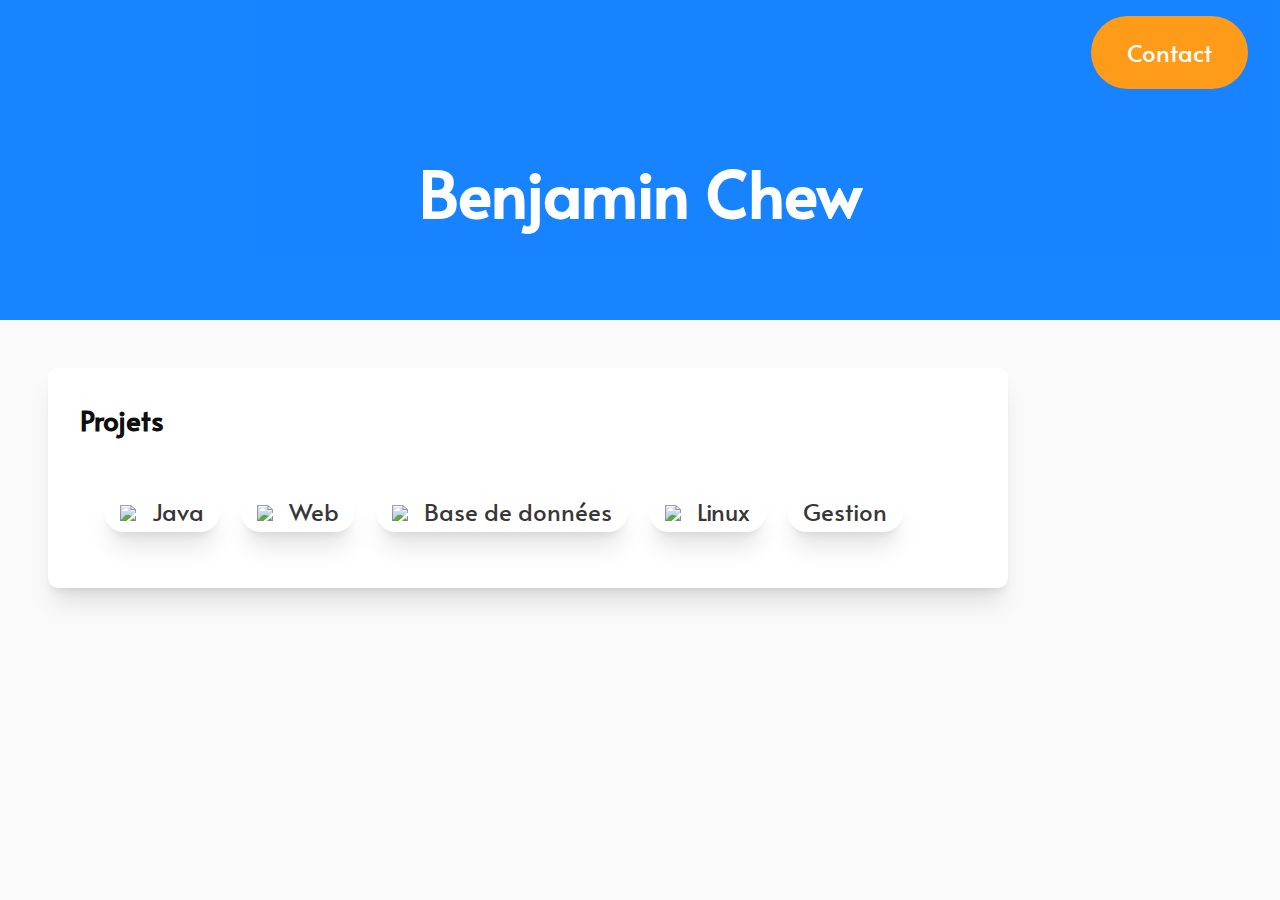
==== index.html @ 020505a2 "added homepage" ====
<!DOCTYPE html>
<html>

<head>
    <meta name="viewport" content="width=device-width, initial-scale=1">
    <link rel="preconnect" href="https://fonts.googleapis.com">
    <link rel="preconnect" href="https://fonts.gstatic.com" crossorigin>
    <link href="https://fonts.googleapis.com/css2?family=Alata&display=swap" rel="stylesheet">
    <link rel="stylesheet" href="style.css">
    <title>
        Portfolio
    </title>
</head>

<body>
    <header class="large-header">
        <div class="header__inner">
            <h1 class="header-title">
            </h1>
            <a class="button" href="mailto:benjaminchew4@gmail.com">Contact</a>
        </div>
        <h1 class="index-title">
            Benjamin Chew
        </h1>
    </header>
    <main class="main">
        <a href="projects.html">
            <div class="portfolio-content">
                <div class="portfolio-card">
                    <div class="card-title">
                        <h3>Projets</h3>
                    </div>
                    <div class="portfolio-selection">
                        <a class="portfolio-button" href="projects.html#java"><img src="assets/java.svg">Java</a>
                        <a class="portfolio-button" href="projects.html#web"><img src="assets/web.png">Web</a>
                        <a class="portfolio-button" href="projects.html#db"><img src="assets/db.svg">Base de données</a>
                        <a class="portfolio-button" href="projects.html#linux"><img src="assets/tux.png">Linux</a>
                        <a class="portfolio-button" href="projects.html#gestion">Gestion</a>
                    </div>
                </div>
            </div>
        </a>

    </main>
    <footer>
    </footer>
</body>

</html>
---- style.css ----
body {
    font-family: 'Alata', sans-serif;
    margin: 0;
    background-color: rgb(250, 250, 250);
    font-weight: 500;
}

a {
    text-decoration: none;
    color: currentColor;
}

header {
    font-size: 2em;
    color: white;
    width: 100%;
    background-color: rgb(0, 119, 255);
    position: sticky;
    top: 0;
    z-index: 2;
    opacity: 0.90;
}

.header__inner {
    display: flex;
    align-items: center;
    justify-items: center;
    /* padding: 2rem;*/
    padding: 1rem 2rem;

}

.header-title {
    flex-grow: 1;
    font-size: 2rem;
}

.section-logo {
    background-color: rgb(0 0 0 / 0.1);
    display: flex;
    border-radius: 50%;
    padding: 0.7em;
    margin: 2rem;
}

.section-logo>img {
    filter: invert(0.4);
    width: 2rem;
}

.section-title {
    font-size: 1.5rem;

}

.section {
    margin-top: 2rem;
    color: hsl(0, 0%, 40%);
    display: flex;
    align-items: center;

}

.button {
    text-decoration: none;
    font-size: 1.5rem;
    color: white;
    padding: 1.25rem 2.25rem;
    background-color: rgb(255, 145, 0);
    border-radius: 40px;
    transition: 0.3s;
}

.portfolio-selection {
    margin-top: 1rem;
    padding: 1rem;
}

.portfolio-button {
    color: rgb(0 0 0 / 0.8);
    display: inline-block;
    margin: 0.5rem;
    background-color: rgba(255, 255, 255);
    /*background-color: rgba(0, 119, 255, 0.6);*/
    border-radius: 20px;
    text-decoration: none;
    font-size: 24px;
    /*color: white;*/
    padding: 0.25rem 1rem;
    transition: 0.2s;
    box-shadow: 0 20px 25px -5px rgb(0 0 0 / 0.1), 0 8px 10px -6px rgb(0 0 0 / 0.1);
}


.portfolio-button:hover {
    /*background-color: rgba(0, 119, 255, 0.8);*/
    background-color: rgb(0 0 0 / 0.1);
}

.portfolio-button>img {
    width: 20px;
    margin-right: 1rem;
    /*filter: invert(1);*/
}


.button:hover {
    background-color: rgb(219, 124, 0);
}

.portfolio-card {
    box-shadow: 0 20px 25px -5px rgb(0 0 0 / 0.1), 0 8px 10px -6px rgb(0 0 0 / 0.1);
    margin-bottom: 2rem;
    padding: 2rem;

    width: 70vw;
    background-color: white;
    /*border-color: rgba(0,0,0,0.55);*/
    border-radius: 10px;
    font-size: 20px;
    color: rgba(0, 0, 0, 0.9);
    transition: 0.3s;
}

.card-title {
    color: rgba(0, 0, 0, 0.95);
    width: 50%;
    font-size: 1.5rem;
}


.large-header {
    height: 10em;
}

.index-title {
    text-align: center;
}


.card-title>h3 {
    margin-top: 0;
}

.rounded {
    border-radius: 10px;
    margin-right: 1rem;
    width: calc(50% - 2rem);
}

.border {
    border: 2px solid rgba(0, 0, 0, 0.2);
}

.main {
    margin: 3rem;
}


.portfolio-content:hover>.portfolio-card {
    background-color: rgba(0, 0, 0, 0.05);
    cursor: pointer;

}


.main>h2 {
    margin: 0.25rem;
    font-size: 2rem;
}
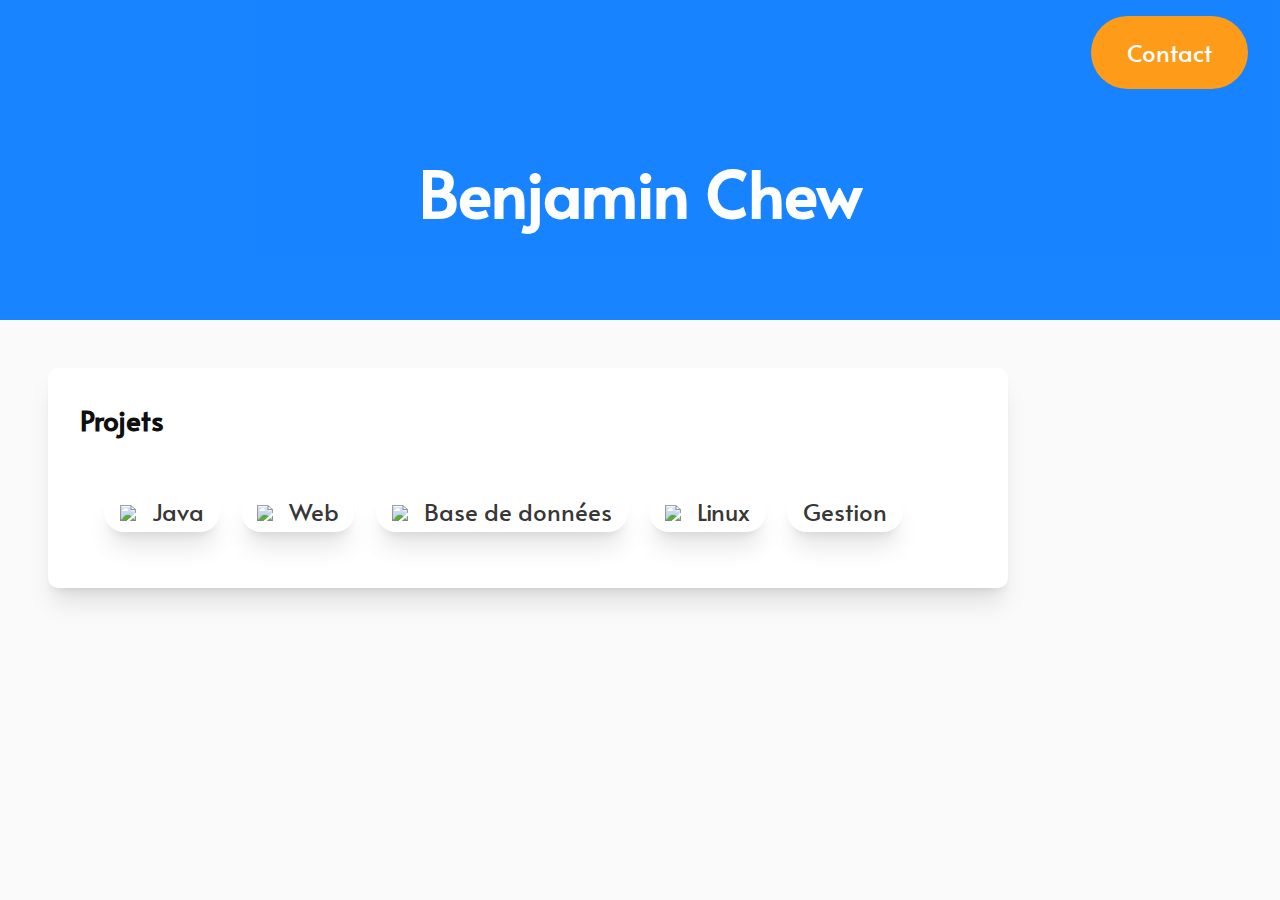
==== commit 96641cd7: "link to projects" ====
--- a/index.html
+++ b/index.html
@@ -25,6 +25,7 @@
     </header>
     <main class="main">
         <a href="projects.html">
+
             <div class="portfolio-content">
                 <div class="portfolio-card">
                     <div class="card-title">
@@ -40,7 +41,6 @@
                 </div>
             </div>
         </a>
-
     </main>
     <footer>
     </footer>
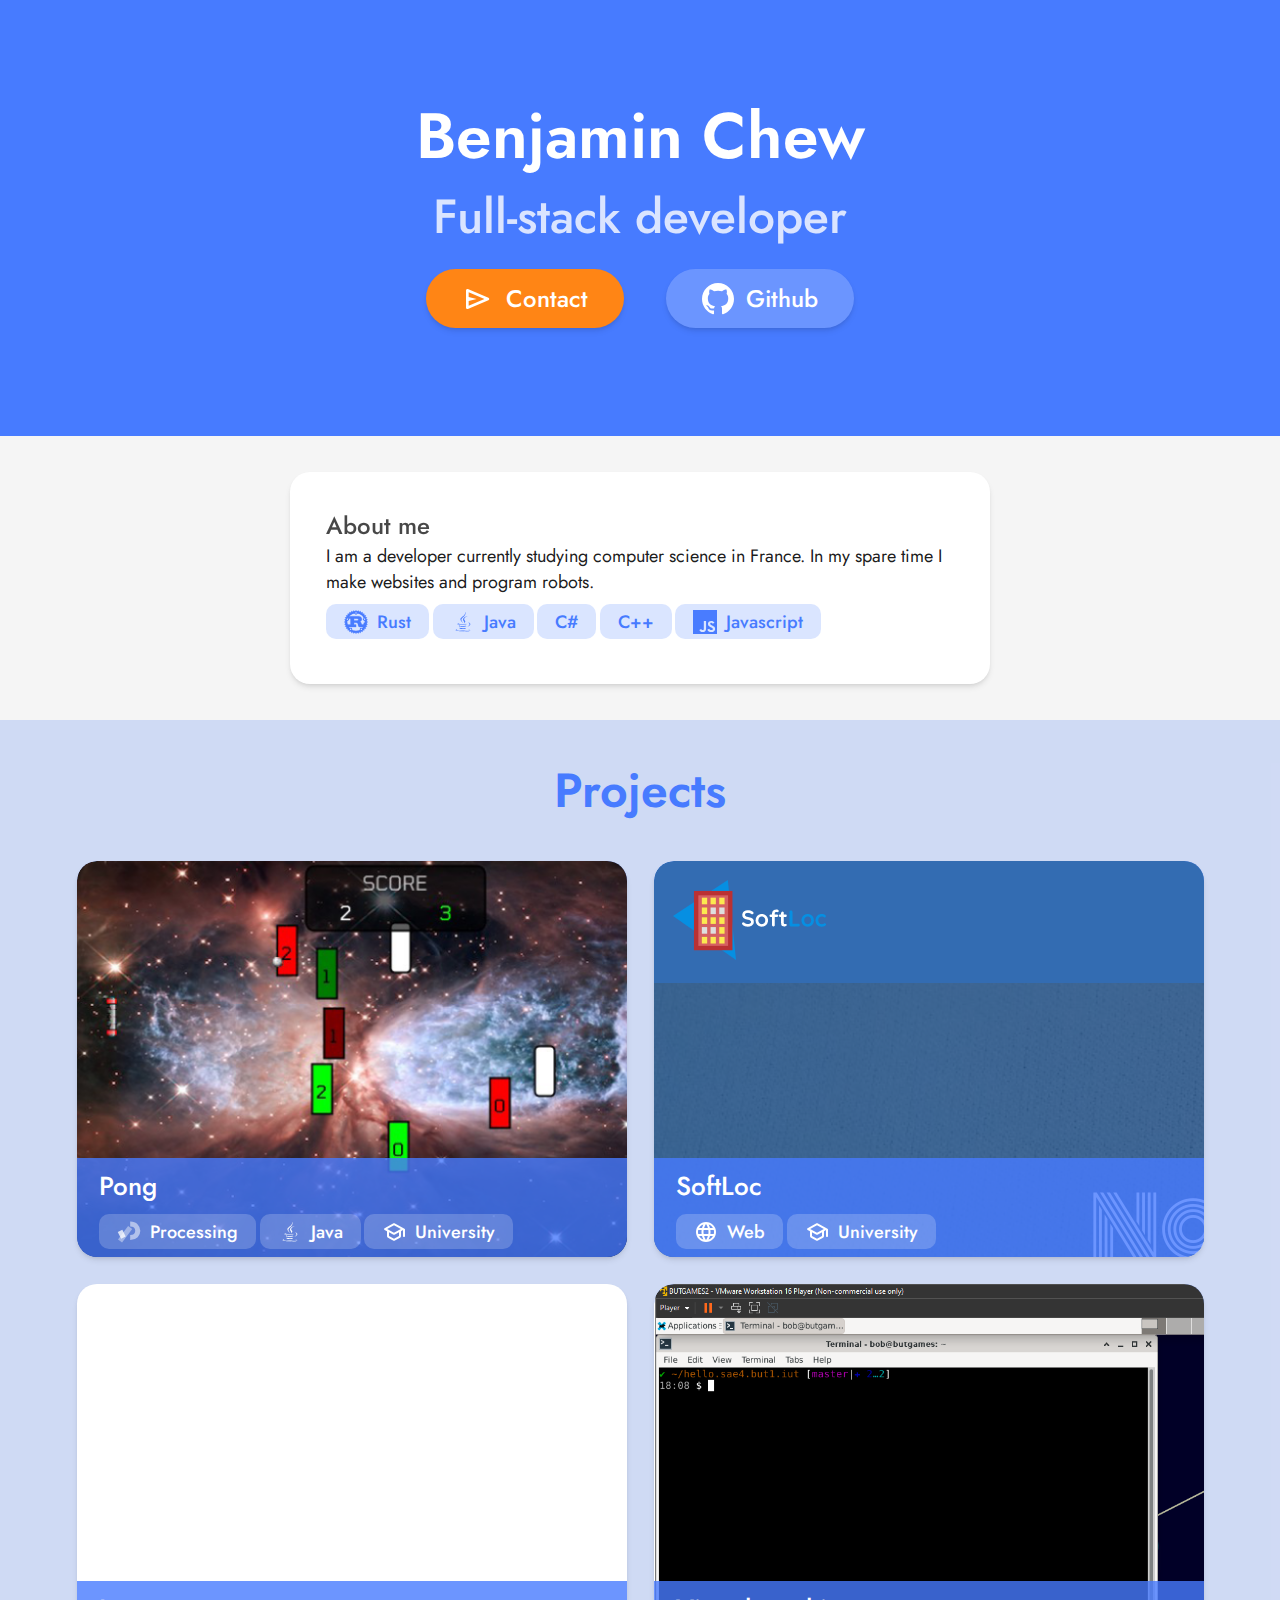
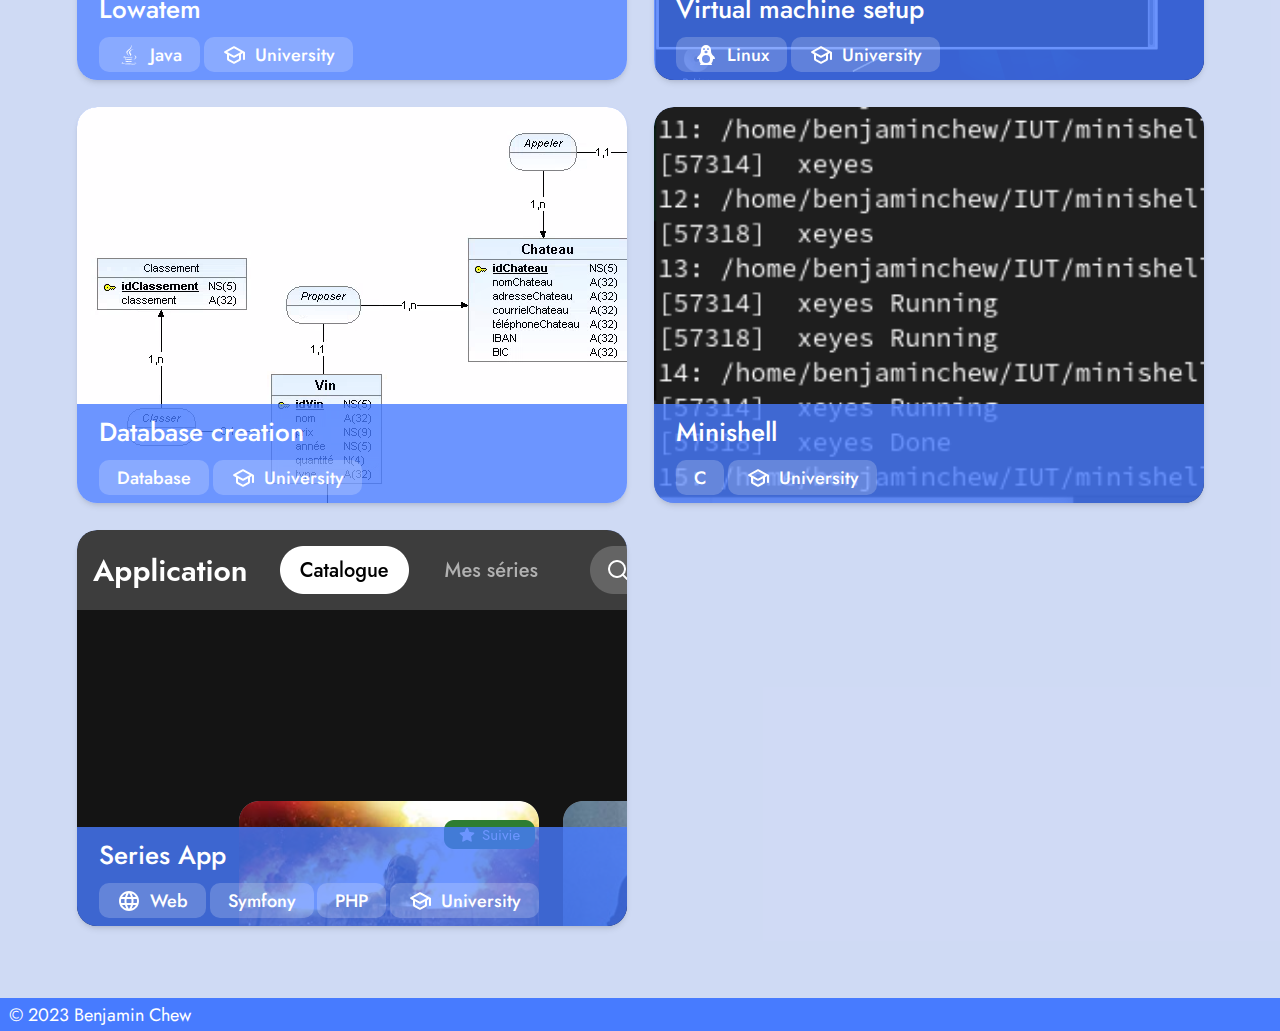
==== commit 76c36df2: "new website" ====
--- a/index.html
+++ b/index.html
@@ -1,49 +1,125 @@
 <!DOCTYPE html>
-<html>
+<html lang="en">
+	<head>
+		<meta charset="utf-8" />
+		<meta name="viewport" content="width=device-width" />
+		<link rel="preconnect" href="https://fonts.googleapis.com">
+		<link rel="preconnect" href="https://fonts.gstatic.com" crossorigin>
+		<link href="https://fonts.googleapis.com/css2?family=Jost:wght@400;500;600;700&display=swap" rel="stylesheet">
+		<link rel='stylesheet' href='./app.css'>
+		<link rel="icon" href="./favicon.png" />
+		<meta http-equiv="content-security-policy" content="">
+		<link href="./_app/immutable/assets/_layout-75c9034b.css" rel="stylesheet">
+		<link href="./_app/immutable/assets/_page-d31f03fe.css" rel="stylesheet">
+		<link href="./_app/immutable/assets/Tag-a24b51d7.css" rel="stylesheet">
+		<link rel="modulepreload" href="./_app/immutable/start-1cf11adb.js">
+		<link rel="modulepreload" href="./_app/immutable/chunks/index-837e396e.js">
+		<link rel="modulepreload" href="./_app/immutable/chunks/singletons-20c6e1bc.js">
+		<link rel="modulepreload" href="./_app/immutable/chunks/control-e7f5239e.js">
+		<link rel="modulepreload" href="./_app/immutable/components/pages/_layout.svelte-0b968e23.js">
+		<link rel="modulepreload" href="./_app/immutable/modules/pages/_layout.js-9cbb603b.js">
+		<link rel="modulepreload" href="./_app/immutable/chunks/_layout-da46b06b.js">
+		<link rel="modulepreload" href="./_app/immutable/components/pages/_page.svelte-68995ca0.js">
+		<link rel="modulepreload" href="./_app/immutable/chunks/Tag-36a0cc21.js">
+		<link rel="modulepreload" href="./_app/immutable/chunks/projects-e0361469.js">
+	</head>
+	<body data-sveltekit-preload-data="hover">
+		<div style="display: contents">
 
-<head>
-    <meta name="viewport" content="width=device-width, initial-scale=1">
-    <link rel="preconnect" href="https://fonts.googleapis.com">
-    <link rel="preconnect" href="https://fonts.gstatic.com" crossorigin>
-    <link href="https://fonts.googleapis.com/css2?family=Alata&display=swap" rel="stylesheet">
-    <link rel="stylesheet" href="style.css">
-    <title>
-        Portfolio
-    </title>
-</head>
 
-<body>
-    <header class="large-header">
-        <div class="header__inner">
-            <h1 class="header-title">
-            </h1>
-            <a class="button" href="mailto:benjaminchew4@gmail.com">Contact</a>
-        </div>
-        <h1 class="index-title">
-            Benjamin Chew
-        </h1>
-    </header>
-    <main class="main">
-        <a href="projects.html">
+<header class="svelte-1vg1spw large"><div class="title svelte-1vg1spw"><h1>Benjamin Chew</h1>
+    <h2 class="subtitle">Full-stack developer</h2>
+    <div class="button-group"><a class="interactive button svelte-sqr8co raised secondary" href="mailto:benjaminchew4@gmail.com"><img class="image svelte-17k1k3b  large" src="/icons/send.svg" alt="">Contact</a>
+        <a class="interactive button svelte-sqr8co raised" href="https://github.com/benjaminc4"><img class="image svelte-17k1k3b  large" src="/icons/github.svg" alt="">Github</a></div></div>
+    <div class="cta svelte-1vg1spw"></div></header>
+<section class="flex svelte-x8koik" id="about"><div class="flex svelte-x8koik" id="aboutCard"><href class="flex card svelte-a31iqi raised"><h3>About me</h3>
+            <p>I am a developer currently studying computer science in France. In my spare time I make websites and program robots. </p>
+            <div class="tag-group"><div class="tag svelte-1jm6og0"><img class="image svelte-17k1k3b primary" src="/icons/rust.svg" alt="">
+    Rust</div>
+                <div class="tag svelte-1jm6og0"><img class="image svelte-17k1k3b primary" src="/icons/java.svg" alt="">
+    Java</div>
+                <div class="tag svelte-1jm6og0">
+    C#</div>
+                <div class="tag svelte-1jm6og0">
+    C++</div>
+                <div class="tag svelte-1jm6og0"><img class="image svelte-17k1k3b primary" src="/icons/javascript.svg" alt="">
+    Javascript</div></div>
+    </href></div></section>
 
-            <div class="portfolio-content">
-                <div class="portfolio-card">
-                    <div class="card-title">
-                        <h3>Projets</h3>
-                    </div>
-                    <div class="portfolio-selection">
-                        <a class="portfolio-button" href="projects.html#java"><img src="assets/java.svg">Java</a>
-                        <a class="portfolio-button" href="projects.html#web"><img src="assets/web.png">Web</a>
-                        <a class="portfolio-button" href="projects.html#db"><img src="assets/db.svg">Base de données</a>
-                        <a class="portfolio-button" href="projects.html#linux"><img src="assets/tux.png">Linux</a>
-                        <a class="portfolio-button" href="projects.html#gestion">Gestion</a>
-                    </div>
-                </div>
-            </div>
-        </a>
-    </main>
-    <footer>
-    </footer>
-</body>
+<section class="flex svelte-x8koik" id="projects"><h2 class="svelte-x8koik">Projects</h2>
+    <div class="project-grid svelte-x8koik"><a href="/projects/1" class="flex card svelte-a31iqi raised interactive"><img class="image svelte-lpqx4q" src="img/pong.png" alt="">
+        
+    <div class="header header--image svelte-a31iqi"><div slot="header"><h4 class="card-header-title">Pong</h4>
+                <div class="tag-group"><div class="tag svelte-1jm6og0 light"><img class="image svelte-17k1k3b" src="/icons/processing.svg" alt="">
+    Processing</div><div class="tag svelte-1jm6og0 light"><img class="image svelte-17k1k3b" src="/icons/java.svg" alt="">
+    Java</div><div class="tag svelte-1jm6og0 light"><img class="image svelte-17k1k3b" src="/icons/university.svg" alt="">
+    University</div></div>
+                <p class="project-description">Pong game</p>
+            </div></div></a><a href="/projects/2" class="flex card svelte-a31iqi raised interactive"><img class="image svelte-lpqx4q" src="img/web.png" alt="">
+        
+    <div class="header header--image svelte-a31iqi"><div slot="header"><h4 class="card-header-title">SoftLoc</h4>
+                <div class="tag-group"><div class="tag svelte-1jm6og0 light"><img class="image svelte-17k1k3b" src="/icons/globe.svg" alt="">
+    Web</div><div class="tag svelte-1jm6og0 light"><img class="image svelte-17k1k3b" src="/icons/university.svg" alt="">
+    University</div></div>
+                <p class="project-description">Website developed using HTML and CSS</p>
+            </div></div></a><a href="/projects/3" class="flex card svelte-a31iqi raised interactive">
+        
+    <div class="header header--image svelte-a31iqi"><div slot="header"><h4 class="card-header-title">Lowatem</h4>
+                <div class="tag-group"><div class="tag svelte-1jm6og0 light"><img class="image svelte-17k1k3b" src="/icons/java.svg" alt="">
+    Java</div><div class="tag svelte-1jm6og0 light"><img class="image svelte-17k1k3b" src="/icons/university.svg" alt="">
+    University</div></div>
+                <p class="project-description">Game logic for a board game</p>
+            </div></div></a><a href="/projects/4" class="flex card svelte-a31iqi raised interactive"><img class="image svelte-lpqx4q" src="img/vm.png" alt="">
+        
+    <div class="header header--image svelte-a31iqi"><div slot="header"><h4 class="card-header-title">Virtual machine setup</h4>
+                <div class="tag-group"><div class="tag svelte-1jm6og0 light"><img class="image svelte-17k1k3b" src="/icons/penguin.svg" alt="">
+    Linux</div><div class="tag svelte-1jm6og0 light"><img class="image svelte-17k1k3b" src="/icons/university.svg" alt="">
+    University</div></div>
+                <p class="project-description">Setup for a Linux virtual machine</p>
+            </div></div></a><a href="/projects/5" class="flex card svelte-a31iqi raised interactive"><img class="image svelte-lpqx4q" src="img/db-mcd.png" alt="">
+        
+    <div class="header header--image svelte-a31iqi"><div slot="header"><h4 class="card-header-title">Database creation</h4>
+                <div class="tag-group"><div class="tag svelte-1jm6og0 light">
+    Database</div><div class="tag svelte-1jm6og0 light"><img class="image svelte-17k1k3b" src="/icons/university.svg" alt="">
+    University</div></div>
+                <p class="project-description">Database model and SQL queries</p>
+            </div></div></a><a href="/projects/6" class="flex card svelte-a31iqi raised interactive"><img class="image svelte-lpqx4q" src="img/minishell.png" alt="">
+        
+    <div class="header header--image svelte-a31iqi"><div slot="header"><h4 class="card-header-title">Minishell</h4>
+                <div class="tag-group"><div class="tag svelte-1jm6og0 light">
+    C</div><div class="tag svelte-1jm6og0 light"><img class="image svelte-17k1k3b" src="/icons/university.svg" alt="">
+    University</div></div>
+                <p class="project-description">Shell written in C</p>
+            </div></div></a><a href="/projects/7" class="flex card svelte-a31iqi raised interactive"><img class="image svelte-lpqx4q" src="img/series_app.png" alt="">
+        
+    <div class="header header--image svelte-a31iqi"><div slot="header"><h4 class="card-header-title">Series App</h4>
+                <div class="tag-group"><div class="tag svelte-1jm6og0 light"><img class="image svelte-17k1k3b" src="/icons/globe.svg" alt="">
+    Web</div><div class="tag svelte-1jm6og0 light">
+    Symfony</div><div class="tag svelte-1jm6og0 light">
+    PHP</div><div class="tag svelte-1jm6og0 light"><img class="image svelte-17k1k3b" src="/icons/university.svg" alt="">
+    University</div></div>
+                <p class="project-description">Responsive web application</p>
+            </div></div></a></div></section>
+<footer class="svelte-bu349x">© 2023 Benjamin Chew 
+</footer>
 
-</html>+
+		<script type="module" data-sveltekit-hydrate="1gtgggr">
+			import { start } from "./_app/immutable/start-1cf11adb.js";
+
+			start({
+				env: {},
+				paths: {"assets":"","base":""},
+				target: document.querySelector('[data-sveltekit-hydrate="1gtgggr"]').parentNode,
+				version: "1674208328993",
+				hydrate: {
+					node_ids: [0, 2],
+					data: [null,null],
+					form: null,
+					error: null
+				}
+			});
+		</script>
+	</div>
+	</body>
+</html>
--- a/app.css
+++ b/app.css
@@ -0,0 +1,123 @@
+body {
+    background-color: rgba(0, 0, 0, 0.05);
+    color: rgba(0, 0, 0, 0.90);
+    min-height: 100vh;
+}
+
+:host,
+* {
+    font-size: 18px;
+    font-family: 'Jost', sans-serif;
+    margin: 0;
+    padding: 0;
+    box-sizing: border-box;
+    --border-radius-md: 10px;
+    --border-radius-lg: 20px;
+    --color-primary-h: 223deg;
+    --color-primary-s: 100%;
+    --color-primary-l: 64%;
+    --color-primary: hsl(var(--color-primary-h), var(--color-primary-s), var(--color-primary-l));
+    --color-surface-primary: hsl(var(--color-primary-h), var(--color-primary-s), var(--color-primary-l), var(--opacity-surface));
+    --color-secondary: #FF8515;
+    --opacity-surface: 0.2;
+    --opacity-overlay: 0.8;
+    --font-size-xl: 48px;
+    --font-size-xxl: 64px;
+    --font-size-lg: 36px;
+    --font-size-md: 24px;
+    --box-shadow-md: 0 4px 6px -1px rgb(0 0 0 / 0.1), 0 2px 4px -2px rgb(0 0 0 / 0.1);
+    --box-shadow-lg: 0 20px 25px -5px rgb(0 0 0 / 0.1), 0 8px 10px -6px rgb(0 0 0 / 0.1);
+}
+
+.interactive {
+    --color-surface: white;
+}
+
+.interactive::after {
+    pointer-events: none;
+    z-index: 4;
+    position: absolute;
+    top: 0;
+    left: 0;
+    right: 0;
+    bottom: 0;
+    content: "";
+    opacity: 0;
+    transition: 0.15s;
+    background-color: var(--color-surface);
+    border-radius: inherit;
+}
+
+.subtitle {
+    opacity: 0.8;
+}
+
+.raised {
+    box-shadow: var(--box-shadow-md);
+}
+
+.tag-group {
+    display: flex;
+    gap: 0.2em;
+    margin: 0.5em 0;
+}
+
+.flex {
+    display: flex;
+    flex-direction: column;
+    width: 100%;
+}
+
+.button-group {
+    display: flex;
+    gap: 1em;
+    align-items: center;
+    justify-content: center;
+    margin: 1em;
+}
+
+.interactive:hover {
+    cursor: pointer;
+}
+
+.interactive:hover::after {
+    opacity: var(--opacity-surface);
+}
+
+.interacitve.raised:hover {
+    box-shadow: var(--box-shadow-lg);
+}
+
+.interactive.raised:active {
+    box-shadow: var(--box-shadow-md);
+}
+
+h1 {
+    font-weight: 600;
+    font-size: var(--font-size-xxl);
+}
+
+h2 {
+    font-weight: 500;
+    font-size: var(--font-size-xl);
+}
+
+h3 {
+    opacity: 0.8;
+    font-weight: 500;
+    font-size: var(--font-size-md);
+}
+
+h4 {
+    font-weight: 500;
+    font-size: var(--font-size-lg-2);
+}
+
+.card-header-title {
+    font-size: 26px;
+}
+
+a {
+    text-decoration: none;
+    color: currentColor;
+}--- a/_app/immutable/assets/_layout-75c9034b.css
+++ b/_app/immutable/assets/_layout-75c9034b.css
@@ -0,0 +1 @@
+footer.svelte-bu349x{background-color:var(--color-primary);color:#fff;padding:.2em .5em}
--- a/_app/immutable/assets/_page-d31f03fe.css
+++ b/_app/immutable/assets/_page-d31f03fe.css
@@ -0,0 +1 @@
+.image.svelte-lpqx4q{background-color:hsl(var(--color-primary-h),var(--color-primary-s),var(--color-primary-l),var(--opacity-overlay));min-width:100%;min-height:100%;position:absolute;top:0;left:0;border-radius:inherit}section.svelte-x8koik.svelte-x8koik{display:flex;flex-direction:column;align-items:center;padding:2em;background-color:#f5f5f5}section.svelte-x8koik>h2.svelte-x8koik{font-weight:600}#aboutCard.svelte-x8koik.svelte-x8koik{width:100%;max-width:700px}#projects.svelte-x8koik.svelte-x8koik{color:var(--color-primary);background-color:var(--color-surface-primary)}.project-grid.svelte-x8koik.svelte-x8koik{display:inline-grid;place-content:center;grid-template-columns:repeat(auto-fit,min(100%,550px));padding:2em 1em;gap:1.5em;grid-auto-rows:22em;width:100%;height:100%}
--- a/_app/immutable/assets/Tag-a24b51d7.css
+++ b/_app/immutable/assets/Tag-a24b51d7.css
@@ -0,0 +1 @@
+.button.svelte-sqr8co{display:flex;align-items:center;position:relative;color:#fff;background-color:rgba(255,255,255,var(--opacity-surface));width:fit-content;font-size:var(--font-size-md);text-decoration:none;margin:0 .5em;border-radius:99px;padding:.5em 1.5em;font-weight:500;transition:.15s;gap:.5em}.button.svelte-sqr8co *{font-weight:500}.secondary.svelte-sqr8co{background-color:var(--color-secondary)}header.svelte-1vg1spw.svelte-1vg1spw{display:flex;align-items:center;background-color:var(--color-primary);color:#fff;padding:.5em 2em}.large.svelte-1vg1spw.svelte-1vg1spw{padding:5em;flex-direction:column;text-align:center}.cta.svelte-1vg1spw.svelte-1vg1spw{display:flex;gap:1em}header.small.svelte-1vg1spw .title.svelte-1vg1spw{flex-grow:1;font-size:14px}header.small.svelte-1vg1spw .title.svelte-1vg1spw h1{font-size:var(--font-size-lg)}.card.svelte-a31iqi.svelte-a31iqi{border-radius:var(--border-radius-lg);padding:2em;background-color:#fff;position:relative;transition:.15s;overflow:hidden}.header.svelte-a31iqi.svelte-a31iqi{display:block;flex-direction:column;align-items:center;padding:.5em 1.25em;z-index:2;transition-property:height;transition-duration:.5s}.header--image.svelte-a31iqi.svelte-a31iqi{color:#fff;position:absolute;bottom:0;left:0;width:100%;height:5.5rem;background-color:hsl(var(--color-primary-h),var(--color-primary-s),var(--color-primary-l),var(--opacity-overlay))}.card.svelte-a31iqi:hover>.header--image.svelte-a31iqi{height:100%}.image.svelte-17k1k3b{width:24px;height:24px;filter:invert(1)}.primary.svelte-17k1k3b{filter:invert(40%) sepia(65%) saturate(1933%) hue-rotate(209deg) brightness(100%) contrast(102%)}.image.large.svelte-17k1k3b{width:32px;height:32px}.tag.svelte-1jm6og0{display:flex;align-items:center;font-weight:500;padding:.25em 1em;width:fit-content;gap:.5em;color:var(--color-primary);border-radius:var(--border-radius-md);background-color:var(--color-surface-primary)}.tag.light.svelte-1jm6og0{color:#fff;background-color:rgb(255,255,255,var(--opacity-surface))}
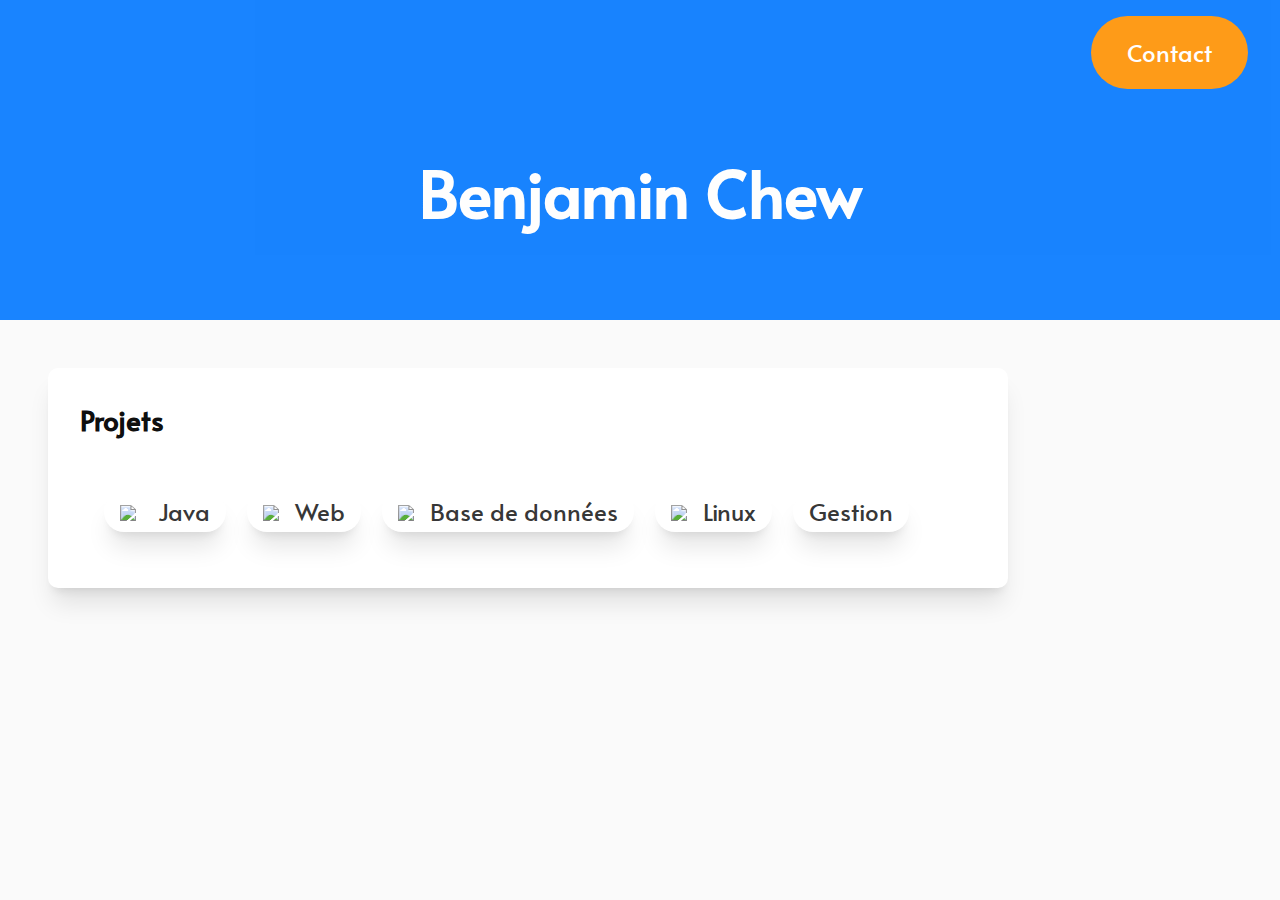
==== commit 3e1501c9: "Revert "new website"" ====
--- a/index.html
+++ b/index.html
@@ -1,125 +1,51 @@
 <!DOCTYPE html>
-<html lang="en">
-	<head>
-		<meta charset="utf-8" />
-		<meta name="viewport" content="width=device-width" />
-		<link rel="preconnect" href="https://fonts.googleapis.com">
-		<link rel="preconnect" href="https://fonts.gstatic.com" crossorigin>
-		<link href="https://fonts.googleapis.com/css2?family=Jost:wght@400;500;600;700&display=swap" rel="stylesheet">
-		<link rel='stylesheet' href='./app.css'>
-		<link rel="icon" href="./favicon.png" />
-		<meta http-equiv="content-security-policy" content="">
-		<link href="./_app/immutable/assets/_layout-75c9034b.css" rel="stylesheet">
-		<link href="./_app/immutable/assets/_page-d31f03fe.css" rel="stylesheet">
-		<link href="./_app/immutable/assets/Tag-a24b51d7.css" rel="stylesheet">
-		<link rel="modulepreload" href="./_app/immutable/start-1cf11adb.js">
-		<link rel="modulepreload" href="./_app/immutable/chunks/index-837e396e.js">
-		<link rel="modulepreload" href="./_app/immutable/chunks/singletons-20c6e1bc.js">
-		<link rel="modulepreload" href="./_app/immutable/chunks/control-e7f5239e.js">
-		<link rel="modulepreload" href="./_app/immutable/components/pages/_layout.svelte-0b968e23.js">
-		<link rel="modulepreload" href="./_app/immutable/modules/pages/_layout.js-9cbb603b.js">
-		<link rel="modulepreload" href="./_app/immutable/chunks/_layout-da46b06b.js">
-		<link rel="modulepreload" href="./_app/immutable/components/pages/_page.svelte-68995ca0.js">
-		<link rel="modulepreload" href="./_app/immutable/chunks/Tag-36a0cc21.js">
-		<link rel="modulepreload" href="./_app/immutable/chunks/projects-e0361469.js">
-	</head>
-	<body data-sveltekit-preload-data="hover">
-		<div style="display: contents">
+<html>
 
+<head>
+    <meta name="viewport" content="width=device-width, initial-scale=1">
+    <link rel="preconnect" href="https://fonts.googleapis.com">
+    <link rel="preconnect" href="https://fonts.gstatic.com" crossorigin>
+    <link href="https://fonts.googleapis.com/css2?family=Alata&display=swap" rel="stylesheet">
+    <link rel="stylesheet" href="style.css">
+    <title>
+        Portfolio
+    </title>
+</head>
 
-<header class="svelte-1vg1spw large"><div class="title svelte-1vg1spw"><h1>Benjamin Chew</h1>
-    <h2 class="subtitle">Full-stack developer</h2>
-    <div class="button-group"><a class="interactive button svelte-sqr8co raised secondary" href="mailto:benjaminchew4@gmail.com"><img class="image svelte-17k1k3b  large" src="/icons/send.svg" alt="">Contact</a>
-        <a class="interactive button svelte-sqr8co raised" href="https://github.com/benjaminc4"><img class="image svelte-17k1k3b  large" src="/icons/github.svg" alt="">Github</a></div></div>
-    <div class="cta svelte-1vg1spw"></div></header>
-<section class="flex svelte-x8koik" id="about"><div class="flex svelte-x8koik" id="aboutCard"><href class="flex card svelte-a31iqi raised"><h3>About me</h3>
-            <p>I am a developer currently studying computer science in France. In my spare time I make websites and program robots. </p>
-            <div class="tag-group"><div class="tag svelte-1jm6og0"><img class="image svelte-17k1k3b primary" src="/icons/rust.svg" alt="">
-    Rust</div>
-                <div class="tag svelte-1jm6og0"><img class="image svelte-17k1k3b primary" src="/icons/java.svg" alt="">
-    Java</div>
-                <div class="tag svelte-1jm6og0">
-    C#</div>
-                <div class="tag svelte-1jm6og0">
-    C++</div>
-                <div class="tag svelte-1jm6og0"><img class="image svelte-17k1k3b primary" src="/icons/javascript.svg" alt="">
-    Javascript</div></div>
-    </href></div></section>
+<body>
+    <header class="large-header">
+        <div class="header__inner">
+            <h1 class="header-title">
+            </h1>
+            <a class="button" href="mailto:benjaminchew4@gmail.com">Contact</a>
+        </div>
+        <h1 class="index-title">
+            Benjamin Chew
+        </h1>
+    </header>
+    <main class="main">
+        <div class="portfolio-content">
+            <a href="projects.html" class="card-link">
+            </a>
+            <div class="portfolio-card">
+                <div class="card-title">
+                    <h3>Projets</h3>
+                </div>
+                <div class="portfolio-selection">
+                    <a class="portfolio-button" href="projects.html#java">
+                        <img src="assets/java.svg" />
+                        Java
+                    </a>
+                    <a class="portfolio-button" href="projects.html#web"><img src="assets/web.png">Web</a>
+                    <a class="portfolio-button" href="projects.html#db"><img src="assets/db.svg">Base de données</a>
+                    <a class="portfolio-button" href="projects.html#linux"><img src="assets/tux.png">Linux</a>
+                    <a class="portfolio-button" href="projects.html#gestion">Gestion</a>
+                </div>
+            </div>
+        </div>
+    </main>
+    <footer>
+    </footer>
+</body>
 
-<section class="flex svelte-x8koik" id="projects"><h2 class="svelte-x8koik">Projects</h2>
-    <div class="project-grid svelte-x8koik"><a href="/projects/1" class="flex card svelte-a31iqi raised interactive"><img class="image svelte-lpqx4q" src="img/pong.png" alt="">
-        
-    <div class="header header--image svelte-a31iqi"><div slot="header"><h4 class="card-header-title">Pong</h4>
-                <div class="tag-group"><div class="tag svelte-1jm6og0 light"><img class="image svelte-17k1k3b" src="/icons/processing.svg" alt="">
-    Processing</div><div class="tag svelte-1jm6og0 light"><img class="image svelte-17k1k3b" src="/icons/java.svg" alt="">
-    Java</div><div class="tag svelte-1jm6og0 light"><img class="image svelte-17k1k3b" src="/icons/university.svg" alt="">
-    University</div></div>
-                <p class="project-description">Pong game</p>
-            </div></div></a><a href="/projects/2" class="flex card svelte-a31iqi raised interactive"><img class="image svelte-lpqx4q" src="img/web.png" alt="">
-        
-    <div class="header header--image svelte-a31iqi"><div slot="header"><h4 class="card-header-title">SoftLoc</h4>
-                <div class="tag-group"><div class="tag svelte-1jm6og0 light"><img class="image svelte-17k1k3b" src="/icons/globe.svg" alt="">
-    Web</div><div class="tag svelte-1jm6og0 light"><img class="image svelte-17k1k3b" src="/icons/university.svg" alt="">
-    University</div></div>
-                <p class="project-description">Website developed using HTML and CSS</p>
-            </div></div></a><a href="/projects/3" class="flex card svelte-a31iqi raised interactive">
-        
-    <div class="header header--image svelte-a31iqi"><div slot="header"><h4 class="card-header-title">Lowatem</h4>
-                <div class="tag-group"><div class="tag svelte-1jm6og0 light"><img class="image svelte-17k1k3b" src="/icons/java.svg" alt="">
-    Java</div><div class="tag svelte-1jm6og0 light"><img class="image svelte-17k1k3b" src="/icons/university.svg" alt="">
-    University</div></div>
-                <p class="project-description">Game logic for a board game</p>
-            </div></div></a><a href="/projects/4" class="flex card svelte-a31iqi raised interactive"><img class="image svelte-lpqx4q" src="img/vm.png" alt="">
-        
-    <div class="header header--image svelte-a31iqi"><div slot="header"><h4 class="card-header-title">Virtual machine setup</h4>
-                <div class="tag-group"><div class="tag svelte-1jm6og0 light"><img class="image svelte-17k1k3b" src="/icons/penguin.svg" alt="">
-    Linux</div><div class="tag svelte-1jm6og0 light"><img class="image svelte-17k1k3b" src="/icons/university.svg" alt="">
-    University</div></div>
-                <p class="project-description">Setup for a Linux virtual machine</p>
-            </div></div></a><a href="/projects/5" class="flex card svelte-a31iqi raised interactive"><img class="image svelte-lpqx4q" src="img/db-mcd.png" alt="">
-        
-    <div class="header header--image svelte-a31iqi"><div slot="header"><h4 class="card-header-title">Database creation</h4>
-                <div class="tag-group"><div class="tag svelte-1jm6og0 light">
-    Database</div><div class="tag svelte-1jm6og0 light"><img class="image svelte-17k1k3b" src="/icons/university.svg" alt="">
-    University</div></div>
-                <p class="project-description">Database model and SQL queries</p>
-            </div></div></a><a href="/projects/6" class="flex card svelte-a31iqi raised interactive"><img class="image svelte-lpqx4q" src="img/minishell.png" alt="">
-        
-    <div class="header header--image svelte-a31iqi"><div slot="header"><h4 class="card-header-title">Minishell</h4>
-                <div class="tag-group"><div class="tag svelte-1jm6og0 light">
-    C</div><div class="tag svelte-1jm6og0 light"><img class="image svelte-17k1k3b" src="/icons/university.svg" alt="">
-    University</div></div>
-                <p class="project-description">Shell written in C</p>
-            </div></div></a><a href="/projects/7" class="flex card svelte-a31iqi raised interactive"><img class="image svelte-lpqx4q" src="img/series_app.png" alt="">
-        
-    <div class="header header--image svelte-a31iqi"><div slot="header"><h4 class="card-header-title">Series App</h4>
-                <div class="tag-group"><div class="tag svelte-1jm6og0 light"><img class="image svelte-17k1k3b" src="/icons/globe.svg" alt="">
-    Web</div><div class="tag svelte-1jm6og0 light">
-    Symfony</div><div class="tag svelte-1jm6og0 light">
-    PHP</div><div class="tag svelte-1jm6og0 light"><img class="image svelte-17k1k3b" src="/icons/university.svg" alt="">
-    University</div></div>
-                <p class="project-description">Responsive web application</p>
-            </div></div></a></div></section>
-<footer class="svelte-bu349x">© 2023 Benjamin Chew 
-</footer>
-
-
-		<script type="module" data-sveltekit-hydrate="1gtgggr">
-			import { start } from "./_app/immutable/start-1cf11adb.js";
-
-			start({
-				env: {},
-				paths: {"assets":"","base":""},
-				target: document.querySelector('[data-sveltekit-hydrate="1gtgggr"]').parentNode,
-				version: "1674208328993",
-				hydrate: {
-					node_ids: [0, 2],
-					data: [null,null],
-					form: null,
-					error: null
-				}
-			});
-		</script>
-	</div>
-	</body>
-</html>
+</html>--- a/style.css
+++ b/style.css
@@ -0,0 +1,170 @@
+body {
+    font-family: 'Alata', sans-serif;
+    margin: 0;
+    background-color: rgb(250, 250, 250);
+    font-weight: 500;
+}
+
+a {
+    text-decoration: none;
+    color: currentColor;
+}
+
+header {
+    font-size: 2em;
+    color: white;
+    width: 100%;
+    background-color: rgb(0, 119, 255);
+    position: sticky;
+    top: 0;
+    z-index: 2;
+    opacity: 0.90;
+}
+
+.header__inner {
+    display: flex;
+    align-items: center;
+    justify-items: center;
+    /* padding: 2rem;*/
+    padding: 1rem 2rem;
+
+}
+
+.header-title {
+    flex-grow: 1;
+    font-size: 2rem;
+}
+
+.section-logo {
+    background-color: rgb(0 0 0 / 0.1);
+    display: flex;
+    border-radius: 50%;
+    padding: 0.7em;
+    margin: 2rem;
+}
+
+.section-logo>img {
+    filter: invert(0.4);
+    width: 2rem;
+}
+
+.section-title {
+    font-size: 1.5rem;
+
+}
+
+.section {
+    margin-top: 2rem;
+    color: hsl(0, 0%, 40%);
+    display: flex;
+    align-items: center;
+
+}
+
+.button {
+    text-decoration: none;
+    font-size: 1.5rem;
+    color: white;
+    padding: 1.25rem 2.25rem;
+    background-color: rgb(255, 145, 0);
+    border-radius: 40px;
+    transition: 0.3s;
+}
+
+.portfolio-selection {
+    margin-top: 1rem;
+    padding: 1rem;
+}
+
+.portfolio-button {
+    color: rgb(0 0 0 / 0.8);
+    display: inline-block;
+    margin: 0.5rem;
+    background-color: rgba(255, 255, 255);
+    /*background-color: rgba(0, 119, 255, 0.6);*/
+    border-radius: 20px;
+    text-decoration: none;
+    font-size: 24px;
+    /*color: white;*/
+    padding: 0.25rem 1rem;
+    transition: 0.2s;
+    box-shadow: 0 20px 25px -5px rgb(0 0 0 / 0.1), 0 8px 10px -6px rgb(0 0 0 / 0.1);
+}
+
+
+.portfolio-button:hover {
+    /*background-color: rgba(0, 119, 255, 0.8);*/
+    background-color: rgb(0 0 0 / 0.1);
+}
+
+.portfolio-button>img {
+    width: 20px;
+    margin-right: 1rem;
+    /*filter: invert(1);*/
+}
+
+
+.button:hover {
+    background-color: rgb(219, 124, 0);
+}
+
+.portfolio-card {
+    box-shadow: 0 20px 25px -5px rgb(0 0 0 / 0.1), 0 8px 10px -6px rgb(0 0 0 / 0.1);
+    margin-bottom: 2rem;
+    padding: 2rem;
+
+    width: 70vw;
+    background-color: white;
+    /*border-color: rgba(0,0,0,0.55);*/
+    border-radius: 10px;
+    font-size: 20px;
+    color: rgba(0, 0, 0, 0.9);
+    transition: 0.3s;
+}
+
+.card-title {
+    color: rgba(0, 0, 0, 0.95);
+    width: 50%;
+    font-size: 1.5rem;
+}
+
+
+.large-header {
+    height: 10em;
+}
+
+.index-title {
+    text-align: center;
+}
+
+
+.card-title>h3 {
+    margin-top: 0;
+}
+
+.rounded {
+    border-radius: 10px;
+    margin-right: 1rem;
+    width: calc(50% - 2rem);
+}
+
+.border {
+    border: 2px solid rgba(0, 0, 0, 0.2);
+}
+
+.main {
+    margin: 3rem;
+}
+
+
+.portfolio-content:hover>.portfolio-card {
+    background-color: rgba(0, 0, 0, 0.05);
+    cursor: pointer;
+
+}
+
+
+.main>h2 {
+    margin: 0.25rem;
+    font-size: 2rem;
+}